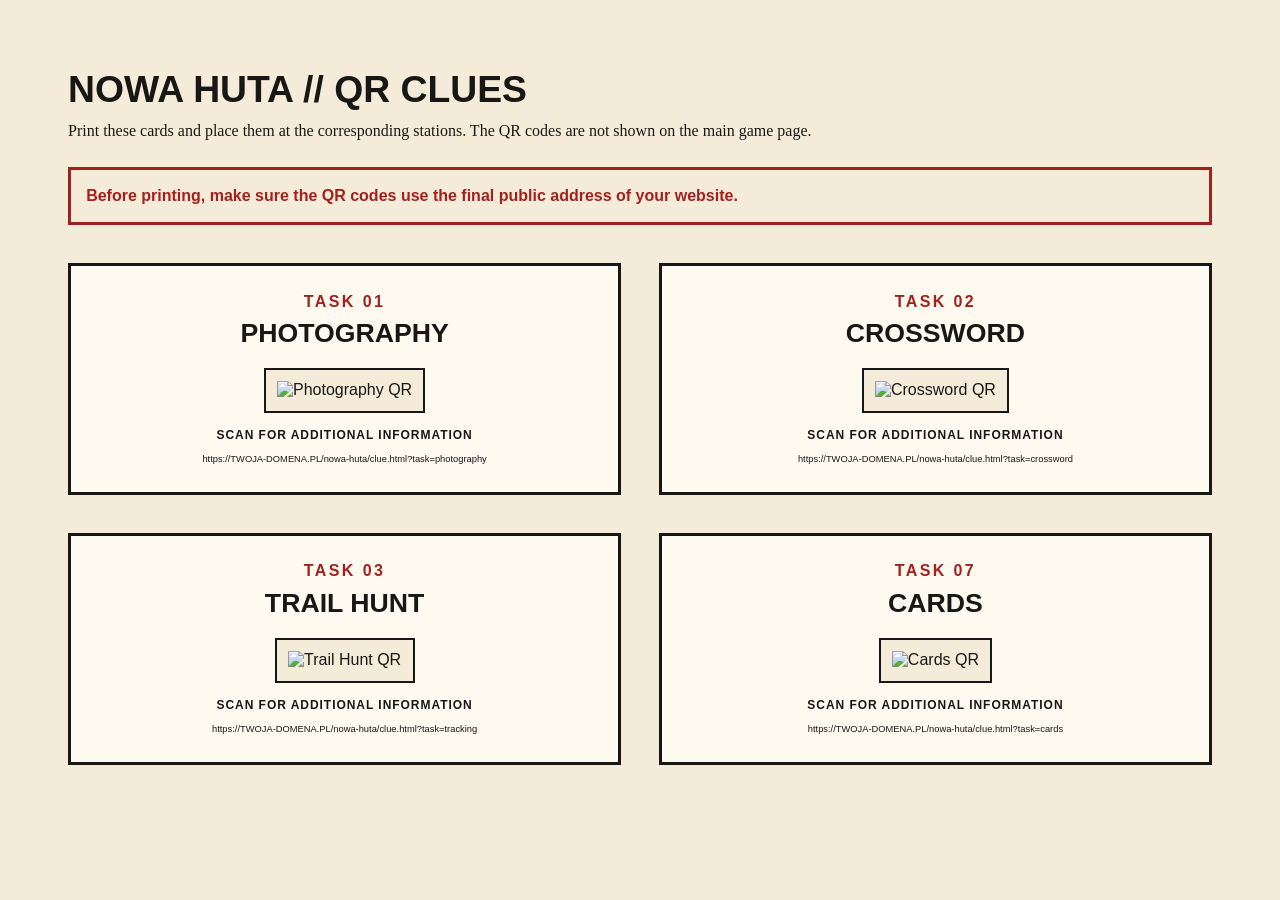
==== qr-print.html @ c44e1f06 "Add files via upload" ====
<!doctype html>
<html lang="en">
<head>
  <meta charset="utf-8">
  <meta name="viewport" content="width=device-width, initial-scale=1">
  <title>Nowa Huta — printed QR cards</title>
  <style>
    *{box-sizing:border-box} body{margin:0;padding:18mm;background:#f4ecd8;color:#171815;font-family:Arial,sans-serif}
    h1{margin:0 0 3mm;font-size:28pt}.note{margin:0 0 7mm;font-family:Georgia,serif}
    .warning{margin:0 0 10mm;padding:4mm;border:3px solid #a32020;color:#a32020;font-weight:800;line-height:1.4}
    .grid{display:grid;grid-template-columns:1fr 1fr;gap:10mm}
    .card{break-inside:avoid;border:3px solid #171815;padding:7mm;text-align:center;background:#fffaf0}
    .number{color:#a32020;font-weight:900;letter-spacing:.15em}.card h2{margin:2mm 0 5mm;font-size:20pt;text-transform:uppercase}
    img{width:55mm;max-width:100%;height:auto;border:2px solid #171815;padding:3mm;background:#f4ecd8}
    .caption{margin:4mm 0 0;font-size:9pt;font-weight:700;letter-spacing:.08em}
    .target{margin:3mm 0 0;font-size:7pt;line-height:1.35;overflow-wrap:anywhere}
    @media print{body{padding:8mm}.grid{gap:5mm}.card{padding:4mm}.warning{display:none}}
  </style>
</head>
<body>
  <h1>NOWA HUTA // QR CLUES</h1>
  <p class="note">Print these cards and place them at the corresponding stations. The QR codes are not shown on the main game page.</p>
  <div class="warning" id="url-warning">Before printing, make sure the QR codes use the final public address of your website.</div>
  <div class="grid">
    <section class="card" data-task="photography"><div class="number">TASK 01</div><h2>Photography</h2><img src="assets/qr/photography.png" alt="Photography QR"><p class="caption">SCAN FOR ADDITIONAL INFORMATION</p><p class="target"></p></section>
    <section class="card" data-task="crossword"><div class="number">TASK 02</div><h2>Crossword</h2><img src="assets/qr/crossword.png" alt="Crossword QR"><p class="caption">SCAN FOR ADDITIONAL INFORMATION</p><p class="target"></p></section>
    <section class="card" data-task="tracking"><div class="number">TASK 03</div><h2>Trail Hunt</h2><img src="assets/qr/tracking.png" alt="Trail Hunt QR"><p class="caption">SCAN FOR ADDITIONAL INFORMATION</p><p class="target"></p></section>
    <section class="card" data-task="cards"><div class="number">TASK 07</div><h2>Cards</h2><img src="assets/qr/cards.png" alt="Cards QR"><p class="caption">SCAN FOR ADDITIONAL INFORMATION</p><p class="target"></p></section>
  </div>
  <script src="qr-links.js"></script>
  <script>
    document.querySelectorAll('[data-task]').forEach((card) => {
      const url = window.QR_LINKS && window.QR_LINKS[card.dataset.task];
      card.querySelector('.target').textContent = url || 'URL unavailable';
    });
    const allLinks = Object.values(window.QR_LINKS || {});
    const placeholder = allLinks.some((url) => /TWOJA-DOMENA|example\.com/i.test(url));
    if (!placeholder) document.getElementById('url-warning').remove();
  </script>
</body>
</html>
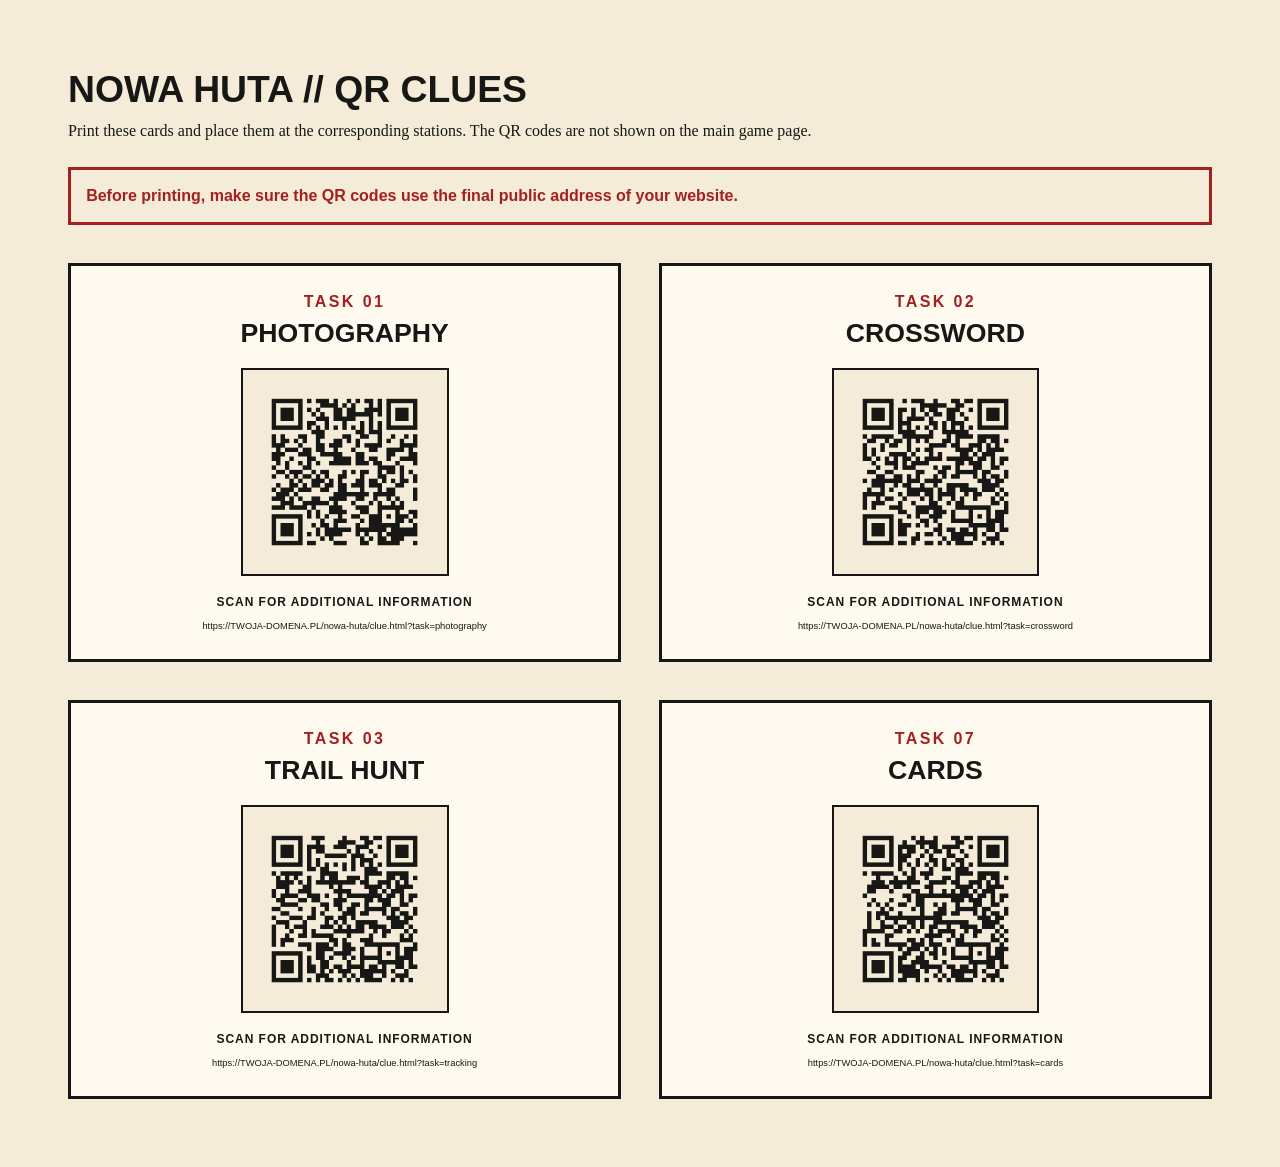
==== commit 11524638: "Update QR code image paths in qr-print.html" ====
--- a/qr-print.html
+++ b/qr-print.html
@@ -22,10 +22,10 @@
   <p class="note">Print these cards and place them at the corresponding stations. The QR codes are not shown on the main game page.</p>
   <div class="warning" id="url-warning">Before printing, make sure the QR codes use the final public address of your website.</div>
   <div class="grid">
-    <section class="card" data-task="photography"><div class="number">TASK 01</div><h2>Photography</h2><img src="assets/qr/photography.png" alt="Photography QR"><p class="caption">SCAN FOR ADDITIONAL INFORMATION</p><p class="target"></p></section>
-    <section class="card" data-task="crossword"><div class="number">TASK 02</div><h2>Crossword</h2><img src="assets/qr/crossword.png" alt="Crossword QR"><p class="caption">SCAN FOR ADDITIONAL INFORMATION</p><p class="target"></p></section>
-    <section class="card" data-task="tracking"><div class="number">TASK 03</div><h2>Trail Hunt</h2><img src="assets/qr/tracking.png" alt="Trail Hunt QR"><p class="caption">SCAN FOR ADDITIONAL INFORMATION</p><p class="target"></p></section>
-    <section class="card" data-task="cards"><div class="number">TASK 07</div><h2>Cards</h2><img src="assets/qr/cards.png" alt="Cards QR"><p class="caption">SCAN FOR ADDITIONAL INFORMATION</p><p class="target"></p></section>
+    <section class="card" data-task="photography"><div class="number">TASK 01</div><h2>Photography</h2><img src="photography.png" alt="Photography QR"><p class="caption">SCAN FOR ADDITIONAL INFORMATION</p><p class="target"></p></section>
+    <section class="card" data-task="crossword"><div class="number">TASK 02</div><h2>Crossword</h2><img src="crossword.png" alt="Crossword QR"><p class="caption">SCAN FOR ADDITIONAL INFORMATION</p><p class="target"></p></section>
+    <section class="card" data-task="tracking"><div class="number">TASK 03</div><h2>Trail Hunt</h2><img src="tracking.png" alt="Trail Hunt QR"><p class="caption">SCAN FOR ADDITIONAL INFORMATION</p><p class="target"></p></section>
+    <section class="card" data-task="cards"><div class="number">TASK 07</div><h2>Cards</h2><img src="cards.png" alt="Cards QR"><p class="caption">SCAN FOR ADDITIONAL INFORMATION</p><p class="target"></p></section>
   </div>
   <script src="qr-links.js"></script>
   <script>
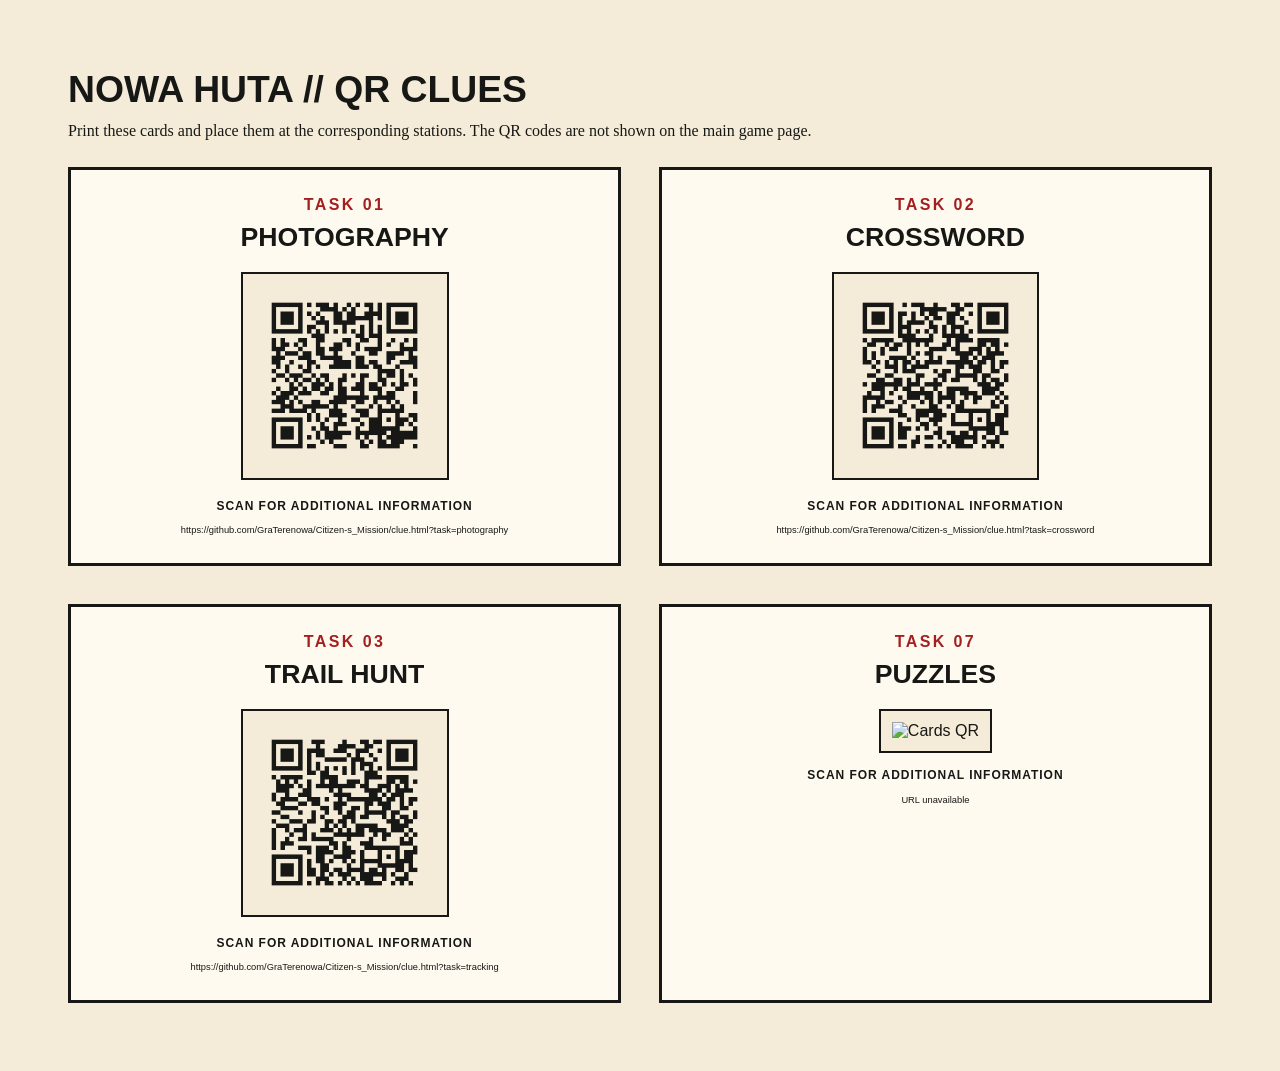
==== commit a7229f87: "Update qr-print.html" ====
--- a/qr-print.html
+++ b/qr-print.html
@@ -25,7 +25,7 @@
     <section class="card" data-task="photography"><div class="number">TASK 01</div><h2>Photography</h2><img src="photography.png" alt="Photography QR"><p class="caption">SCAN FOR ADDITIONAL INFORMATION</p><p class="target"></p></section>
     <section class="card" data-task="crossword"><div class="number">TASK 02</div><h2>Crossword</h2><img src="crossword.png" alt="Crossword QR"><p class="caption">SCAN FOR ADDITIONAL INFORMATION</p><p class="target"></p></section>
     <section class="card" data-task="tracking"><div class="number">TASK 03</div><h2>Trail Hunt</h2><img src="tracking.png" alt="Trail Hunt QR"><p class="caption">SCAN FOR ADDITIONAL INFORMATION</p><p class="target"></p></section>
-    <section class="card" data-task="cards"><div class="number">TASK 07</div><h2>Cards</h2><img src="cards.png" alt="Cards QR"><p class="caption">SCAN FOR ADDITIONAL INFORMATION</p><p class="target"></p></section>
+    <section class="card" data-task="puzzles"><div class="number">TASK 07</div><h2>Puzzles</h2><img src="puzzles.png" alt="Cards QR"><p class="caption">SCAN FOR ADDITIONAL INFORMATION</p><p class="target"></p></section>
   </div>
   <script src="qr-links.js"></script>
   <script>
